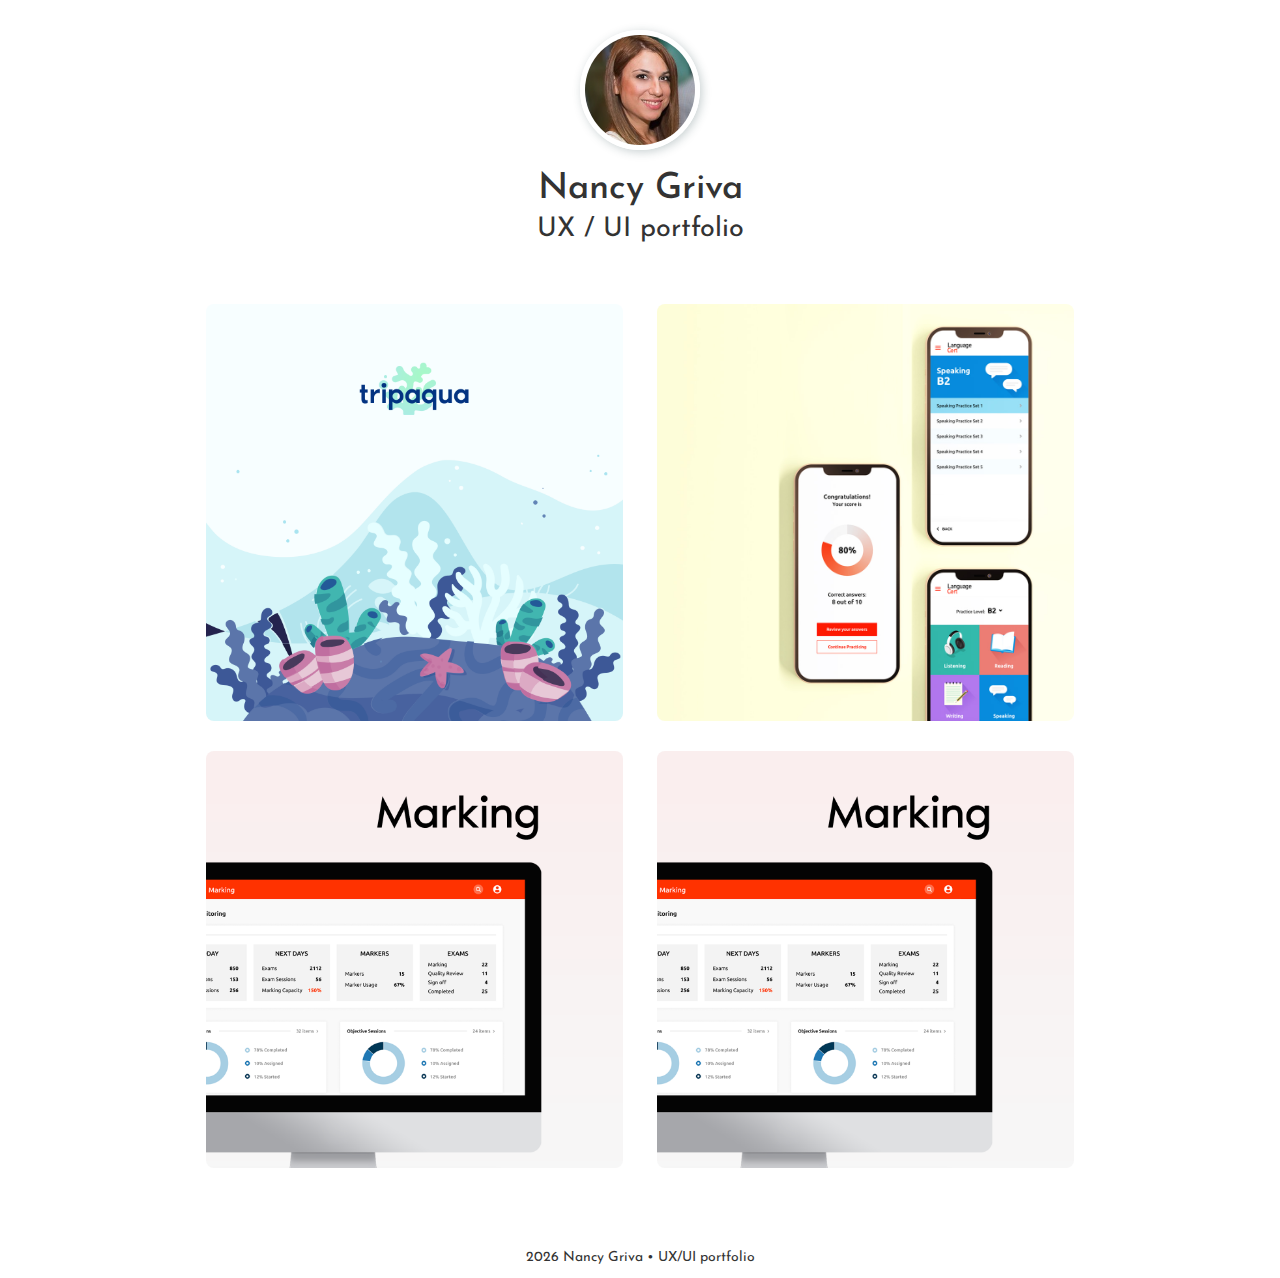
==== index.html @ 3b831097 "initial" ====
<!DOCTYPE html>
<head>
	<meta charset="UTF-8">
	<meta content="width=device-width,initial-scale=1,user-scalable=no" name="viewport">
	<title>Nancy Griva • UX portfolio</title>
	<link rel="stylesheet" type="text/css" media="all" href="./css/bootstrap.css">
	<link rel="stylesheet" type="text/css" media="all" href="./css/style.css">
	<link rel="apple-touch-icon" sizes="57x57" href="./img/favicon/apple-icon-57x57.png">
	<link rel="apple-touch-icon" sizes="60x60" href="./img/favicon/apple-icon-60x60.png">
	<link rel="apple-touch-icon" sizes="72x72" href="./img/favicon/apple-icon-72x72.png">
	<link rel="apple-touch-icon" sizes="76x76" href="./img/favicon/apple-icon-76x76.png">
	<link rel="apple-touch-icon" sizes="114x114" href="./img/favicon/apple-icon-114x114.png">
	<link rel="apple-touch-icon" sizes="120x120" href="./img/favicon/apple-icon-120x120.png">
	<link rel="apple-touch-icon" sizes="144x144" href="./img/favicon/apple-icon-144x144.png">
	<link rel="apple-touch-icon" sizes="152x152" href="./img/favicon/apple-icon-152x152.png">
	<link rel="apple-touch-icon" sizes="180x180" href="./img/favicon/apple-icon-180x180.png">
	<link rel="icon" type="image/png" sizes="192x192"  href="./img/favicon/android-icon-192x192.png">
	<link rel="icon" type="image/png" sizes="32x32" href="./img/favicon/favicon-32x32.png">
	<link rel="icon" type="image/png" sizes="96x96" href="./img/favicon/favicon-96x96.png">
	<link rel="icon" type="image/png" sizes="16x16" href="./img/favicon/favicon-16x16.png">
	<link rel="manifest" href="./img/favicon/manifest.json">
	<meta name="msapplication-TileColor" content="#ffffff">
	<meta name="msapplication-TileImage" content="/ms-icon-144x144.png">
	<meta name="theme-color" content="#ffffff">
	<link href="https://fonts.googleapis.com/css?family=Josefin+Sans:300,400,700" rel="stylesheet">
	<script src="https://ajax.googleapis.com/ajax/libs/jquery/3.3.1/jquery.min.js"></script>
</head>
<body>
	<header class="header col-xs-12 container">
		<div class="logo-wrap ta-center">
			<div class="pt-30">
				<img src="img/logo.jpg" class="logo" alt="Nancy Griva">
			</div>
			<h1>Nancy Griva</h1>
			<h2>UX / UI portfolio</h2>
		</div>
	</header>
	<main>
		<div class="main-content col-xs-12 ta-center mt-50">
			<a href="http://bit.ly/3eaLyjG" target="_blank" class="item col-xs-6 col-sm-4 col-lg-4">
				<h3>Tripaqua</h3>
				<h4>Mobile app</h4>
				<p>Tripaqua is a booking mobile app for sailing excursions, and underwater adventures. Users are able to discover information about the tours and book.</p>
				<img src="img/th_tripaqua.png" alt="Tripaqua" class="col-xs-12 only">
			</a>
			<a href="LCapp/index.html" target="_blank" class="item col-xs-6 col-sm-4 col-lg-4">
				<h3>LC practice tests</h3>
				<h4>Mobile app</h4>
				<p>LC practice tests is mobile application providing users preparation material to help them improve their English skills, simulating the actual Listening, Reading, Writing & Speaking exams.</p>
				<img src="img/th_lcapp.jpg" alt="LC practice tests" class="col-xs-12 only">
			</a>
			<br/>
			<a href="http://bit.ly/398C1sd" target="_blank" class="item col-xs-6 col-sm-4 col-lg-4">
				<h3>Marking</h3>
				<h4>Web app</h4>
				<p></p>
				<img src="img/th_marking.png" alt="Marking" class="col-xs-12 only">
			</a>
			<a href="http://bit.ly/398C1sd" target="_blank" class="item col-xs-6 col-sm-4 col-lg-4">
				<h3>Book English Exams</h3>
				<h4>Booking microsite</h4>
				<img src="img/th_marking.png" alt="Book English Exams" class="col-xs-12 only">
			</a>
		</div>
	</main>
	<footer class="col-xs-12 ta-center mt-50">
		<p><span id="year"></span> Nancy Griva • UX/UI portfolio</p>
    </footer>
</body>
<script>
    document.getElementById("year").innerHTML = new Date().getFullYear();
</script>
<html>
---- css/style.css ----
:focus {outline: none;}
.d-none {display: none}
.d-block {display: block;}
.d-inline-block {display: inline-block;}
.f-left {float: left;}
.f-right {float: right;}
.f-none {float: none;}
.ta-left {text-align: left;}
.ta-right {text-align: right;}
.ta-center {text-align: center;}
.mt-0 {margin-top: 0px;}
.mt-10 {margin-top: 10px;}
.mt-20 {margin-top: 20px;}
.mt-50 {margin-top: 50px;}
.mb-30 {margin-bottom: 30px;}
.pt-30 {padding-top: 30px}
.fw-light {font-weight: lighter;}
.fw-normal {font-weight: normal;}
.fw-bold {font-weight: bold;}

.only {padding-left: 0; padding-right: 0;}

:hover,
.item,
.main-content .item:after {
	-webkit-transition: all 0.2s;
	-moz-transition: all 0.2s;
	-o-transition: all 0.2s;
	transition: all 0.2s;
}

a.selected {font-weight: bold;}

body {
	font-family: 'Josefin Sans', sans-serif;
	background-size: cover;
	display: inline-block;
    width: 100%;
    text-align: center;
}

h1 {margin-bottom: 0}

h2 {
	font-weight: 400;
	font-size: 27px;
	margin-top: 5px;
}

.hover-underline {
	position: relative;
}

.hover-underline:after {
	content: "";
	background: transparent;
	position: absolute;
	bottom: 3px;
	left: 0;
	width: 100%;
	height: 6px;
	z-index: -1;
	-webkit-transition: all 0.2s;
	-moz-transition: all 0.2s;
	-o-transition: all 0.2s;
	transition: all 0.2s;
}

a.item:hover {
	-webkit-transform: translateY(-4%);
	-ms-transform: translateY(-4%);
	transform: translateY(-4%);
}

.hover-underline:hover:after {
	background: rgba(0, 203, 204, 0.5);
}

.main-content .item {
	position: relative;
	padding-bottom: 30px;
	float: none;
    display: inline-block;
    margin-left: auto;
    margin-right: auto;
    vertical-align: top;
    box-sizing: content-box;
}

.container {
	width: 100%;
	max-width: 1440px;
	float: none;
	display: inline-block;
}

.main-content .item h3,
.main-content .item h4,
.main-content .item p {
	position: absolute;
	top: 25%;
	left: 50%;
	margin-top: 0;
	-webkit-transform: translate(-50%, -50%);
	-ms-transform: translate(-50%, -50%);
	transform: translate(-50%, -50%);
	z-index: 1;
}

.main-content .item h4 {
	-webkit-transform: translate(-50%, calc(-50% + 40px));
	-ms-transform: translate(-50%, calc(-50% + 40px));
	transform: translate(-50%, calc(-50% + 40px));
}

.main-content .item p {
	-webkit-transform: translate(-50%, calc(-50% + 120px));
	-ms-transform: translate(-50%, calc(-50% + 120px));
	transform: translate(-50%, calc(-50% + 120px));
}

.main-content .item h3,
.main-content .item:after,
.main-content .item h4,
.main-content .item p {
	opacity: 0;
}

.main-content .item:hover h3,
.main-content .item:hover:after,
.main-content .item:hover h4,
.main-content .item:hover p {
	opacity: 1;
}

.main-content .item:after {
	content: "";
	background: rgba(255,255,255,0.93);
	width: 100%;
	height: 100%;
	position: absolute;
	left: 0;
}

.main-content .item img {
	-webkit-border-radius: 8px;
	-moz-border-radius: 8px;
	border-radius: 8px;
}

.main-content .item:hover img {
	filter: blur(5px);
	-webkit-filter: blur(5px);
}

.main-content .item h3:after {
	content: "";
	background: transparent;
	position: absolute;
	bottom: 5px;
	left: 8px;
	width: 0;
	height: 6px;
	z-index: -1;
	-webkit-transition: ease-in-out 0.8s;
	-moz-transition: ease-in-out 0.8s;
	-o-transition: ease-in-out 0.8s;
	transition: ease-in-out 0.8s;
}

.main-content .item:hover h3:after {
	width: 100%;
	background: rgba(0, 203, 204, 0.75);
}

.logo {
	max-width: 120px;
	width: 100%;
	border: 5px solid #fff;
	-webkit-border-radius: 100%;
	-moz-border-radius: 100%;
	border-radius: 100%;
	-webkit-box-shadow: 2px 2px 10px 0px rgb(36 67 71 / 25%);
	-moz-box-shadow: 2px 2px 10px 0px rgb(36 67 71 / 25%);
	box-shadow: 2px 2px 10px 0px rgb(36 67 71 / 25%);
}



/*   RESPONSIVE   */
@media (max-width: 767px) {

	.xs-ta-left {text-align: left !important;}
	.xs-ta-right {text-align: right !important;}
	.xs-ta-center {text-align: center !important;}
	.xs-block {display: block;}

	.logo-wrap {width: 25%;}

}

@media (min-width: 768px) {
	

}

@media (min-width: 768px) and (max-width: 1023px) {

	.sm-f-right {float: right;}
	.sm-f-left {float: left;}
	.sm-f-none {float: none;}

	.sm-ta-left {text-align: left !important;}
	.sm-ta-right {text-align: right !important;}
	.sm-ta-center {text-align: center !important;}

}

@media (min-width: 1024px) and (max-width: 1199px) {

	.md-ta-left {text-align: left !important;}
	.md-ta-right {text-align: right !important;}
	.md-ta-center {text-align: center !important;}

}

@media (min-width: 1200px) {
	
}
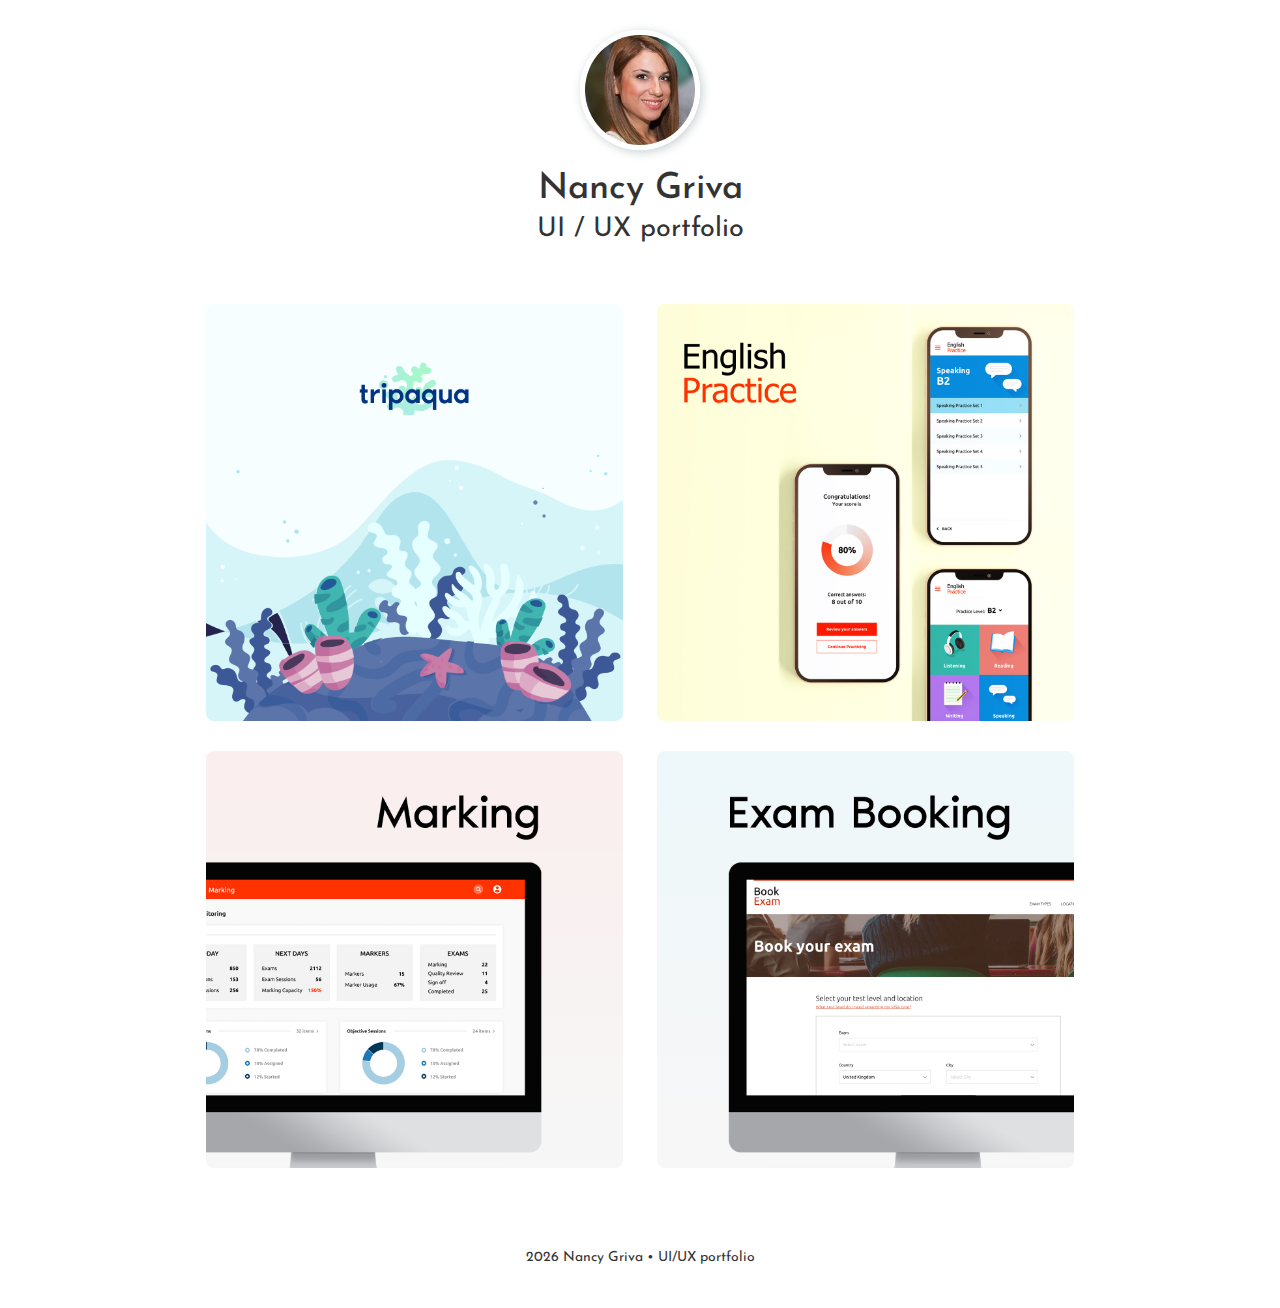
==== commit 1c3540e4: "080121" ====
--- a/index.html
+++ b/index.html
@@ -2,7 +2,7 @@
 <head>
 	<meta charset="UTF-8">
 	<meta content="width=device-width,initial-scale=1,user-scalable=no" name="viewport">
-	<title>Nancy Griva • UX portfolio</title>
+	<title>Nancy Griva • UI/UX portfolio</title>
 	<link rel="stylesheet" type="text/css" media="all" href="./css/bootstrap.css">
 	<link rel="stylesheet" type="text/css" media="all" href="./css/style.css">
 	<link rel="apple-touch-icon" sizes="57x57" href="./img/favicon/apple-icon-57x57.png">
@@ -32,39 +32,51 @@
 				<img src="img/logo.jpg" class="logo" alt="Nancy Griva">
 			</div>
 			<h1>Nancy Griva</h1>
-			<h2>UX / UI portfolio</h2>
+			<h2>UI / UX portfolio</h2>
 		</div>
 	</header>
 	<main>
 		<div class="main-content col-xs-12 ta-center mt-50">
-			<a href="http://bit.ly/3eaLyjG" target="_blank" class="item col-xs-6 col-sm-4 col-lg-4">
-				<h3>Tripaqua</h3>
-				<h4>Mobile app</h4>
-				<p>Tripaqua is a booking mobile app for sailing excursions, and underwater adventures. Users are able to discover information about the tours and book.</p>
-				<img src="img/th_tripaqua.png" alt="Tripaqua" class="col-xs-12 only">
-			</a>
-			<a href="LCapp/index.html" target="_blank" class="item col-xs-6 col-sm-4 col-lg-4">
-				<h3>LC practice tests</h3>
-				<h4>Mobile app</h4>
-				<p>LC practice tests is mobile application providing users preparation material to help them improve their English skills, simulating the actual Listening, Reading, Writing & Speaking exams.</p>
-				<img src="img/th_lcapp.jpg" alt="LC practice tests" class="col-xs-12 only">
-			</a>
+			<div class="item col-xs-6 col-sm-4 col-lg-4">
+				<a href="http://bit.ly/ngtripaqua" target="_blank">
+					<h3>Tripaqua</h3>
+					<h4>Mobile app</h4>
+					<p>Tripaqua is a booking mobile app for sailing excursions, and underwater adventures. Users are able to discover information about the tours, pay and book.</p>
+					<img src="img/th_tripaqua.png" alt="Tripaqua" class="col-xs-12 only">
+				</a>
+			</div>
+			<div class="item col-xs-6 col-sm-4 col-lg-4">
+				<a href="EP_mobapp/index.html" target="_blank">
+					<h3>EnglishPractice</h3>
+					<h4>Mobile app</h4>
+					<p>EnglishPractice is a mobile application providing users preparation material to help them improve their English skills, simulating the actual Listening, Reading, Writing & Speaking exams.</p>
+					<img src="img/th_EPapp.jpg" alt="EnglishPractice mobile app" class="col-xs-12 only">
+				</a>
+				<a href="flow_mobapp.pdf" target="_blank" class="flow-link">User flow</a>
+			</div>
 			<br/>
-			<a href="http://bit.ly/398C1sd" target="_blank" class="item col-xs-6 col-sm-4 col-lg-4">
-				<h3>Marking</h3>
-				<h4>Web app</h4>
-				<p></p>
-				<img src="img/th_marking.png" alt="Marking" class="col-xs-12 only">
-			</a>
-			<a href="http://bit.ly/398C1sd" target="_blank" class="item col-xs-6 col-sm-4 col-lg-4">
-				<h3>Book English Exams</h3>
-				<h4>Booking microsite</h4>
-				<img src="img/th_marking.png" alt="Book English Exams" class="col-xs-12 only">
-			</a>
+			<div class="item col-xs-6 col-sm-4 col-lg-4">
+				<a href="http://bit.ly/ngmarking" target="_blank">
+					<h3>Marking</h3>
+					<h4>Web app</h4>
+					<p>A handoffs system that consists of several roles, in order for them to complete the marking process. Each role can monitor their individual data, KPI, reports, reviews, etc. Markers collect exam data from test takers and complete marking for the exam sessions they are assigned to. Exam administrators can evaluate or monitor markers and data, assigning them exams to work on, test cheating reviews, etc.</p>
+					<img src="img/th_marking.png" alt="Marking" class="col-xs-12 only">
+				</a>
+				<a href="MarkingFlow.pdf" target="_blank" class="flow-link">User flow</a>
+			</div>
+			<div class="item col-xs-6 col-sm-4 col-lg-4">
+				<a href="http://bit.ly/ngbookexam" target="_blank">
+					<h3>Book English Exams</h3>
+					<h4>Booking microsite</h4>
+					<p>Booking microsite for English exams regarding British Visas. The candidate can select the exam type they want, search for a test centre, check for date and time availability and finally book and pay for their exam. According to the specs, the microsite is accessibility compliant due to Web Content Accessibility Guidelines (WCAG 2.0).</p>
+					<img src="img/th_EB.jpg" alt="Book English Exams" class="col-xs-12 only">
+				</a>
+				<a href="https://selt.languagecert.org/" target="_blank" class="flow-link">Live site</a>
+			</div>
 		</div>
 	</main>
-	<footer class="col-xs-12 ta-center mt-50">
-		<p><span id="year"></span> Nancy Griva • UX/UI portfolio</p>
+	<footer class="col-xs-12 ta-center mt-50 mb-30">
+		<p><span id="year"></span> Nancy Griva • UI/UX portfolio</p>
     </footer>
 </body>
 <script>
--- a/css/style.css
+++ b/css/style.css
@@ -66,7 +66,7 @@
 	transition: all 0.2s;
 }
 
-a.item:hover {
+.item:hover {
 	-webkit-transform: translateY(-4%);
 	-ms-transform: translateY(-4%);
 	transform: translateY(-4%);
@@ -96,7 +96,8 @@
 
 .main-content .item h3,
 .main-content .item h4,
-.main-content .item p {
+.main-content .item p,
+.main-content .item .flow-link {
 	position: absolute;
 	top: 25%;
 	left: 50%;
@@ -114,22 +115,46 @@
 }
 
 .main-content .item p {
-	-webkit-transform: translate(-50%, calc(-50% + 120px));
-	-ms-transform: translate(-50%, calc(-50% + 120px));
-	transform: translate(-50%, calc(-50% + 120px));
+	-webkit-transform: translate(-50%, calc(-50% + 150px));
+	-ms-transform: translate(-50%, calc(-50% + 150px));
+	transform: translate(-50%, calc(-50% + 150px));
+	width: 100%;
+	max-width: 380px;
+}
+
+.main-content .item .flow-link {
+	top: unset;
+	bottom: 50px;
+	padding: 10px 15px 8px;
+	-webkit-border-radius: 4px;
+	-moz-border-radius: 4px;
+	border-radius: 4px;
+	background: #fff;
+	-webkit-box-shadow: 1px 2px 20px 0px rgb(355 67 71 / 20%);
+	-moz-box-shadow: 1px 2px 20px 0px rgb(355 67 71 / 20%);
+	box-shadow: 1px 2px 20px 0px rgb(355 67 71 / 20%);
+	font-weight: bold;
+}
+
+.main-content .item .flow-link:hover {
+	-webkit-box-shadow: 1px 2px 20px 0px rgb(355 67 71 / 50%);
+	-moz-box-shadow: 1px 2px 20px 0px rgb(355 67 71 / 50%);
+	box-shadow: 1px 2px 20px 0px rgb(355 67 71 / 50%);
 }
 
 .main-content .item h3,
 .main-content .item:after,
 .main-content .item h4,
-.main-content .item p {
+.main-content .item p,
+.main-content .item .flow-link {
 	opacity: 0;
 }
 
 .main-content .item:hover h3,
 .main-content .item:hover:after,
 .main-content .item:hover h4,
-.main-content .item:hover p {
+.main-content .item:hover p,
+.main-content .item:hover .flow-link {
 	opacity: 1;
 }
 
@@ -140,6 +165,7 @@
 	height: 100%;
 	position: absolute;
 	left: 0;
+	pointer-events: none;
 }
 
 .main-content .item img {
